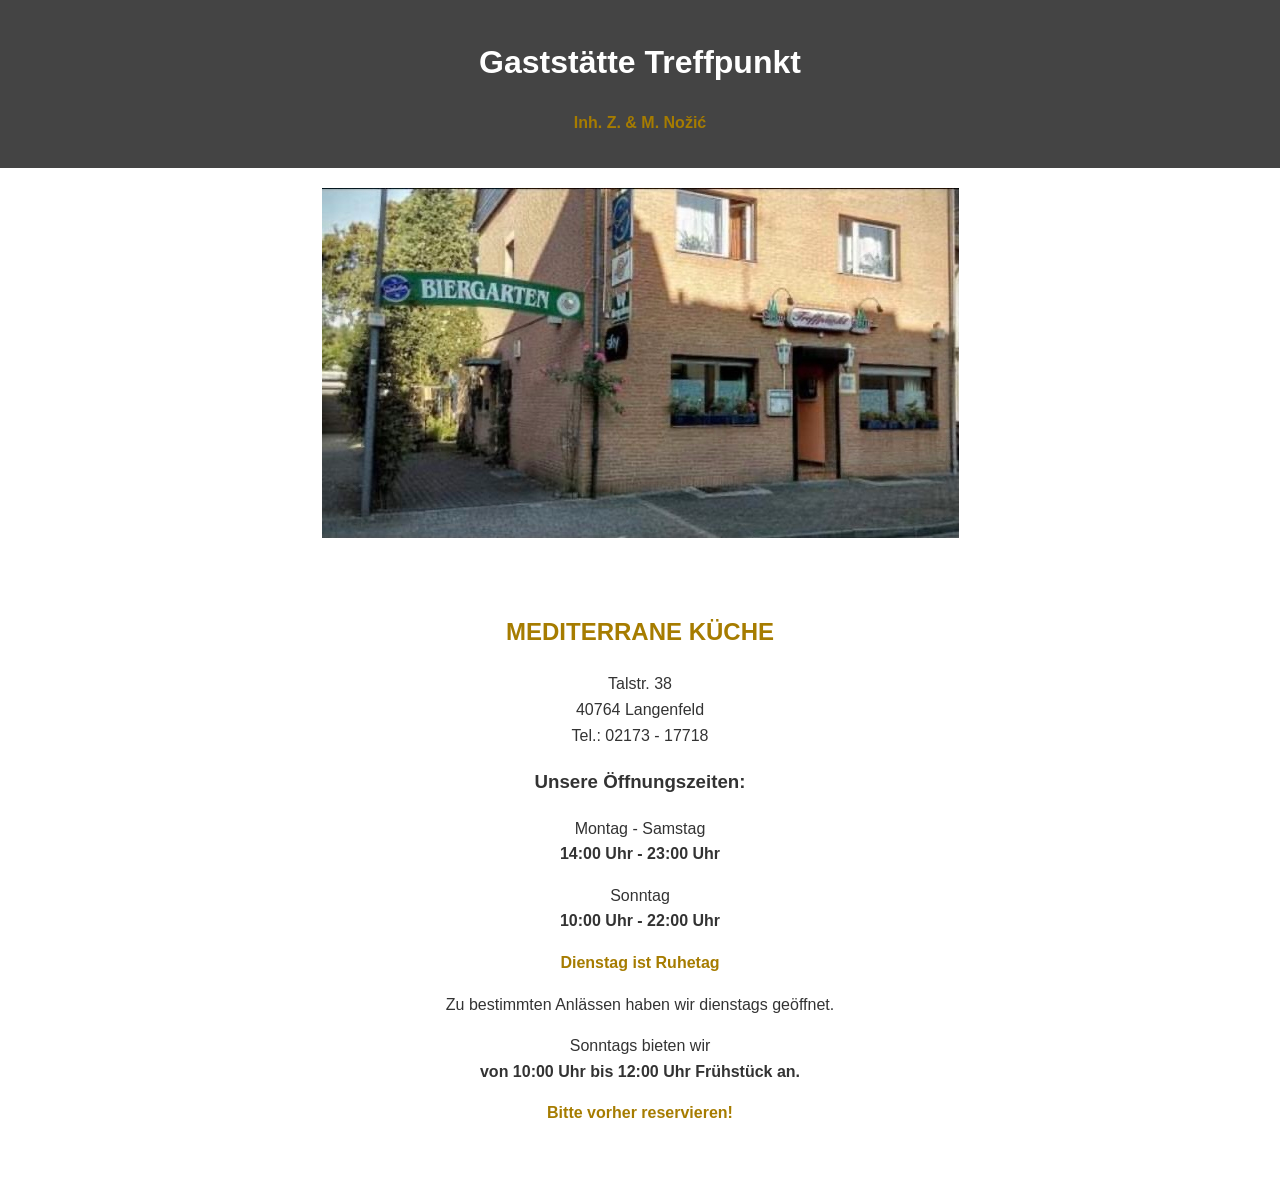
==== index.html @ b8120365 "bild kneipe; titel weiss; pdf" ====
<!DOCTYPE html>
<html lang="de">
<head>
    <meta charset="UTF-8">
    <meta name="viewport" content="width=device-width, initial-scale=1.0">
    <title>Gaststätte Treffpunkt</title>
    <style>
        body {
            font-family: Arial, sans-serif;
            margin: 0;
            padding: 0;
            line-height: 1.6;
            color: #333;
            text-align: center;
        }

        header {
            background-color: #444;
            color: #fff;
            padding: 1rem;
        }

        .header-title {
            color: white;
            font-size: 2rem;
            font-weight: bold;
        }

        .container {
            max-width: 800px;
            margin: 2rem auto;
            padding: 1rem;
        }

        nav {
            background-color: #f4f4f4;
            padding: 1rem;
            margin-bottom: 2rem;
        }

        nav a {
            margin: 0 10px;
            text-decoration: none;
            color: #444;
            font-weight: bold;
        }

        h1, h2 {
            color: #222;
        }

        .highlight {
            color: #a67c00;
            font-weight: bold;
        }

        footer {
            text-align: center;
            padding: 1rem;
            background-color: #444;
            color: #fff;
        }

        .image-container {
            text-align: center;
            margin: 20px 0;
        }

        .image-container img {
            max-width: 100%;
            height: auto;
        }
    </style>
</head>
<body>
    <header>
        <h1 class="header-title">Gaststätte Treffpunkt</h1>
        <p class="highlight">Inh. Z. & M. Nožić</p>
    </header>

    <div class="image-container">
        <img src="bilder/kneipe_aussen.jpg" alt="Außenansicht der Gaststätte Treffpunkt">
    </div>

    <div class="container">
        <h2 class="highlight">MEDITERRANE KÜCHE</h2>
        <p>Talstr. 38<br>40764 Langenfeld<br>Tel.: 02173 - 17718</p>

        <h3>Unsere Öffnungszeiten:</h3>
        <p>Montag - Samstag<br><strong>14:00 Uhr - 23:00 Uhr</strong></p>
        <p>Sonntag<br><strong>10:00 Uhr - 22:00 Uhr</strong></p>
        <p class="highlight">Dienstag ist Ruhetag</p>
        <p>Zu bestimmten Anlässen haben wir dienstags geöffnet.</p>

        <p>Sonntags bieten wir<br><strong>von 10:00 Uhr bis 12:00 Uhr Frühstück an.</strong></p>
        <p class="highlight">Bitte vorher reservieren!</p>
    </div>
</body>
</html>
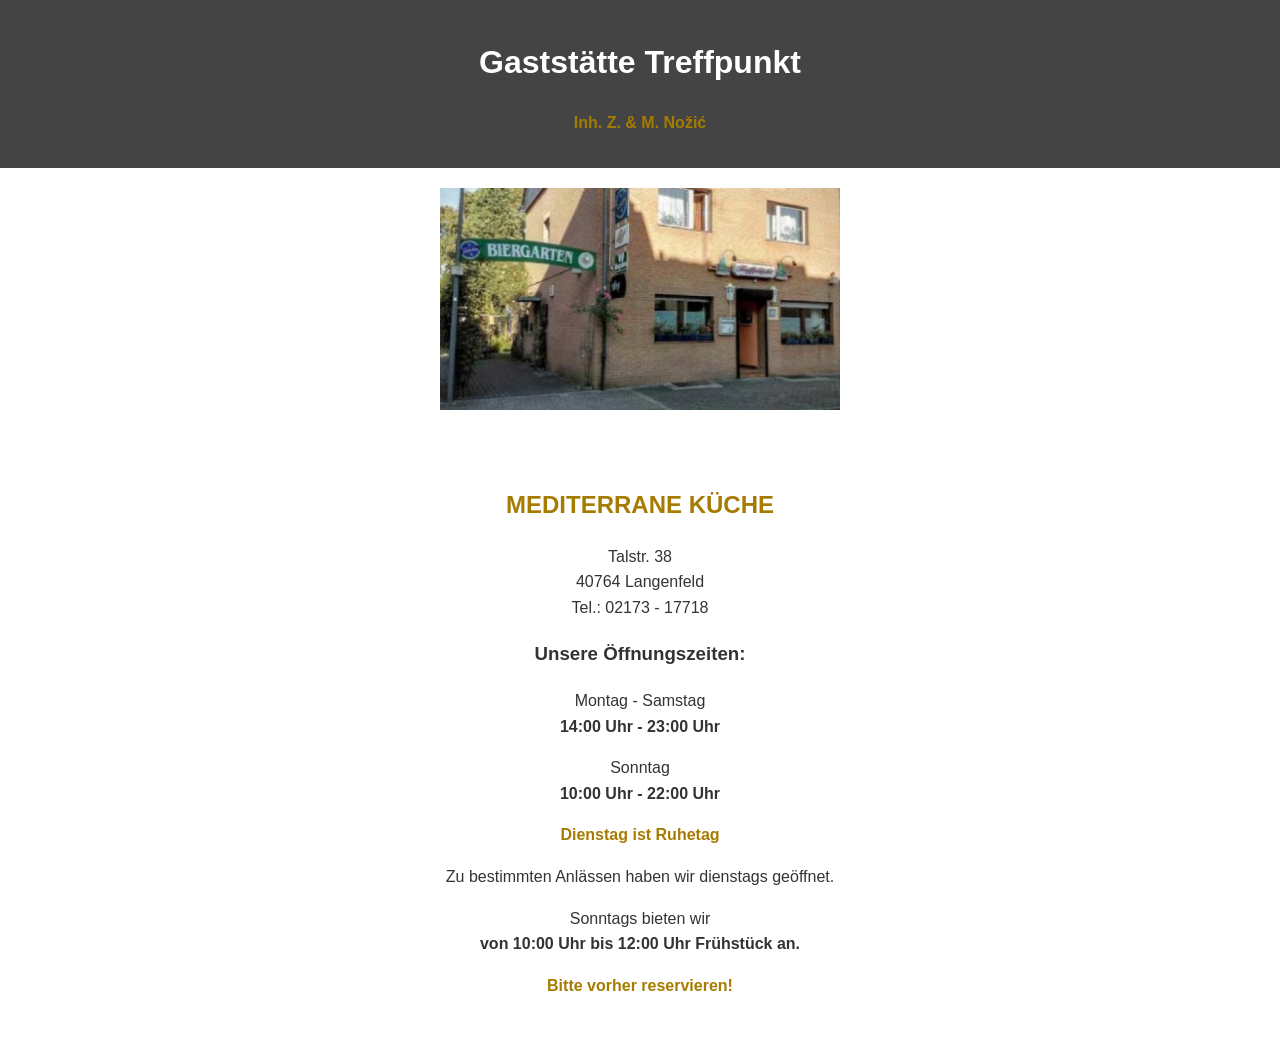
==== commit 95ad801f: "bild kneipe kleiner" ====
--- a/index.html
+++ b/index.html
@@ -3,7 +3,7 @@
 <head>
     <meta charset="UTF-8">
     <meta name="viewport" content="width=device-width, initial-scale=1.0">
-    <title>Gaststätte Treffpunkt</title>
+    <title>Speisekarte - Gaststätte Treffpunkt</title>
     <style>
         body {
             font-family: Arial, sans-serif;
@@ -67,7 +67,7 @@
         }
 
         .image-container img {
-            max-width: 100%;
+            width: 400px;
             height: auto;
         }
     </style>
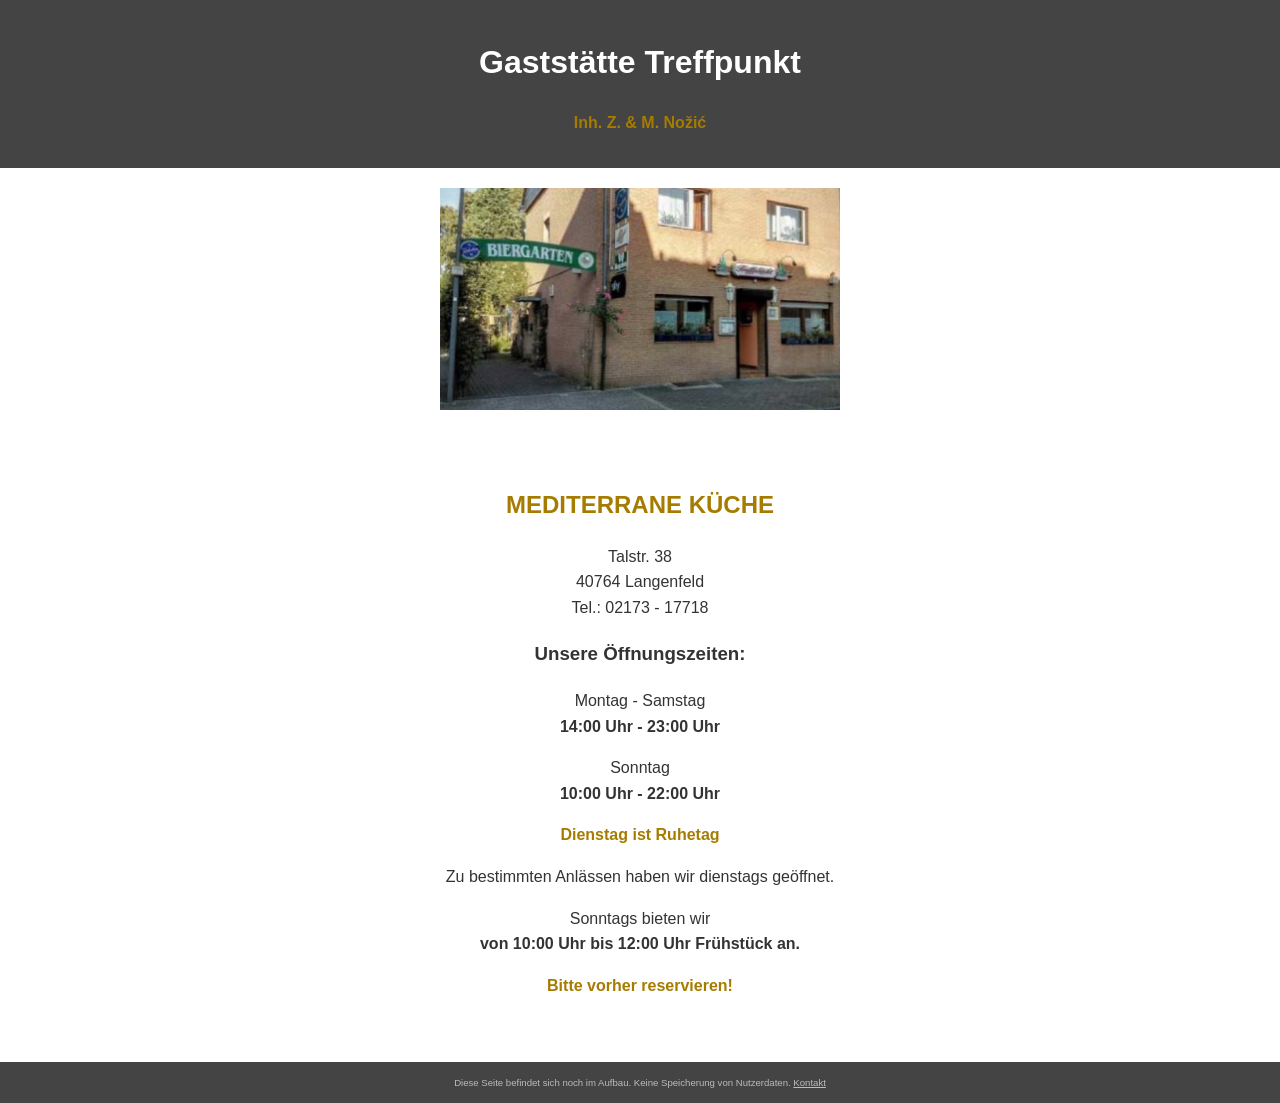
==== commit b112c36a: "footer; css" ====
--- a/index.html
+++ b/index.html
@@ -4,96 +4,29 @@
     <meta charset="UTF-8">
     <meta name="viewport" content="width=device-width, initial-scale=1.0">
     <title>Speisekarte - Gaststätte Treffpunkt</title>
-    <style>
-        body {
-            font-family: Arial, sans-serif;
-            margin: 0;
-            padding: 0;
-            line-height: 1.6;
-            color: #333;
-            text-align: center;
-        }
-
-        header {
-            background-color: #444;
-            color: #fff;
-            padding: 1rem;
-        }
-
-        .header-title {
-            color: white;
-            font-size: 2rem;
-            font-weight: bold;
-        }
-
-        .container {
-            max-width: 800px;
-            margin: 2rem auto;
-            padding: 1rem;
-        }
-
-        nav {
-            background-color: #f4f4f4;
-            padding: 1rem;
-            margin-bottom: 2rem;
-        }
-
-        nav a {
-            margin: 0 10px;
-            text-decoration: none;
-            color: #444;
-            font-weight: bold;
-        }
-
-        h1, h2 {
-            color: #222;
-        }
-
-        .highlight {
-            color: #a67c00;
-            font-weight: bold;
-        }
-
-        footer {
-            text-align: center;
-            padding: 1rem;
-            background-color: #444;
-            color: #fff;
-        }
-
-        .image-container {
-            text-align: center;
-            margin: 20px 0;
-        }
-
-        .image-container img {
-            width: 400px;
-            height: auto;
-        }
-    </style>
+    <link rel="stylesheet" href="styles.css">
 </head>
 <body>
     <header>
         <h1 class="header-title">Gaststätte Treffpunkt</h1>
         <p class="highlight">Inh. Z. & M. Nožić</p>
     </header>
-
     <div class="image-container">
         <img src="bilder/kneipe_aussen.jpg" alt="Außenansicht der Gaststätte Treffpunkt">
     </div>
-
     <div class="container">
         <h2 class="highlight">MEDITERRANE KÜCHE</h2>
         <p>Talstr. 38<br>40764 Langenfeld<br>Tel.: 02173 - 17718</p>
-
         <h3>Unsere Öffnungszeiten:</h3>
         <p>Montag - Samstag<br><strong>14:00 Uhr - 23:00 Uhr</strong></p>
         <p>Sonntag<br><strong>10:00 Uhr - 22:00 Uhr</strong></p>
         <p class="highlight">Dienstag ist Ruhetag</p>
         <p>Zu bestimmten Anlässen haben wir dienstags geöffnet.</p>
-
         <p>Sonntags bieten wir<br><strong>von 10:00 Uhr bis 12:00 Uhr Frühstück an.</strong></p>
         <p class="highlight">Bitte vorher reservieren!</p>
     </div>
+    <footer>
+        <p>Diese Seite befindet sich noch im Aufbau. Keine Speicherung von Nutzerdaten. <a href="mailto:info@treffpunkt-langenfeld.de" style="color: #bbb;">Kontakt</a></p>
+    </footer>
 </body>
-</html>
+</html>
--- a/styles.css
+++ b/styles.css
@@ -0,0 +1,67 @@
+body {
+    font-family: Arial, sans-serif;
+    margin: 0;
+    padding: 0;
+    line-height: 1.6;
+    color: #333;
+    text-align: center;
+}
+
+header {
+    background-color: #444;
+    color: #fff;
+    padding: 1rem;
+}
+
+.header-title {
+    color: white;
+    font-size: 2rem;
+    font-weight: bold;
+}
+
+.container {
+    max-width: 800px;
+    margin: 2rem auto;
+    padding: 1rem;
+}
+
+nav {
+    background-color: #f4f4f4;
+    padding: 1rem;
+    margin-bottom: 2rem;
+}
+
+nav a {
+    margin: 0 10px;
+    text-decoration: none;
+    color: #444;
+    font-weight: bold;
+}
+
+h1, h2 {
+    color: #222;
+}
+
+.highlight {
+    color: #a67c00;
+    font-weight: bold;
+}
+
+footer {
+    text-align: center;
+    padding: 0.3rem;
+    background-color: #444;
+    color: #bbb;
+    font-size: 0.6rem;
+    line-height: 1.2;
+}
+
+.image-container {
+    text-align: center;
+    margin: 20px 0;
+}
+
+.image-container img {
+    width: 400px;
+    height: auto;
+}
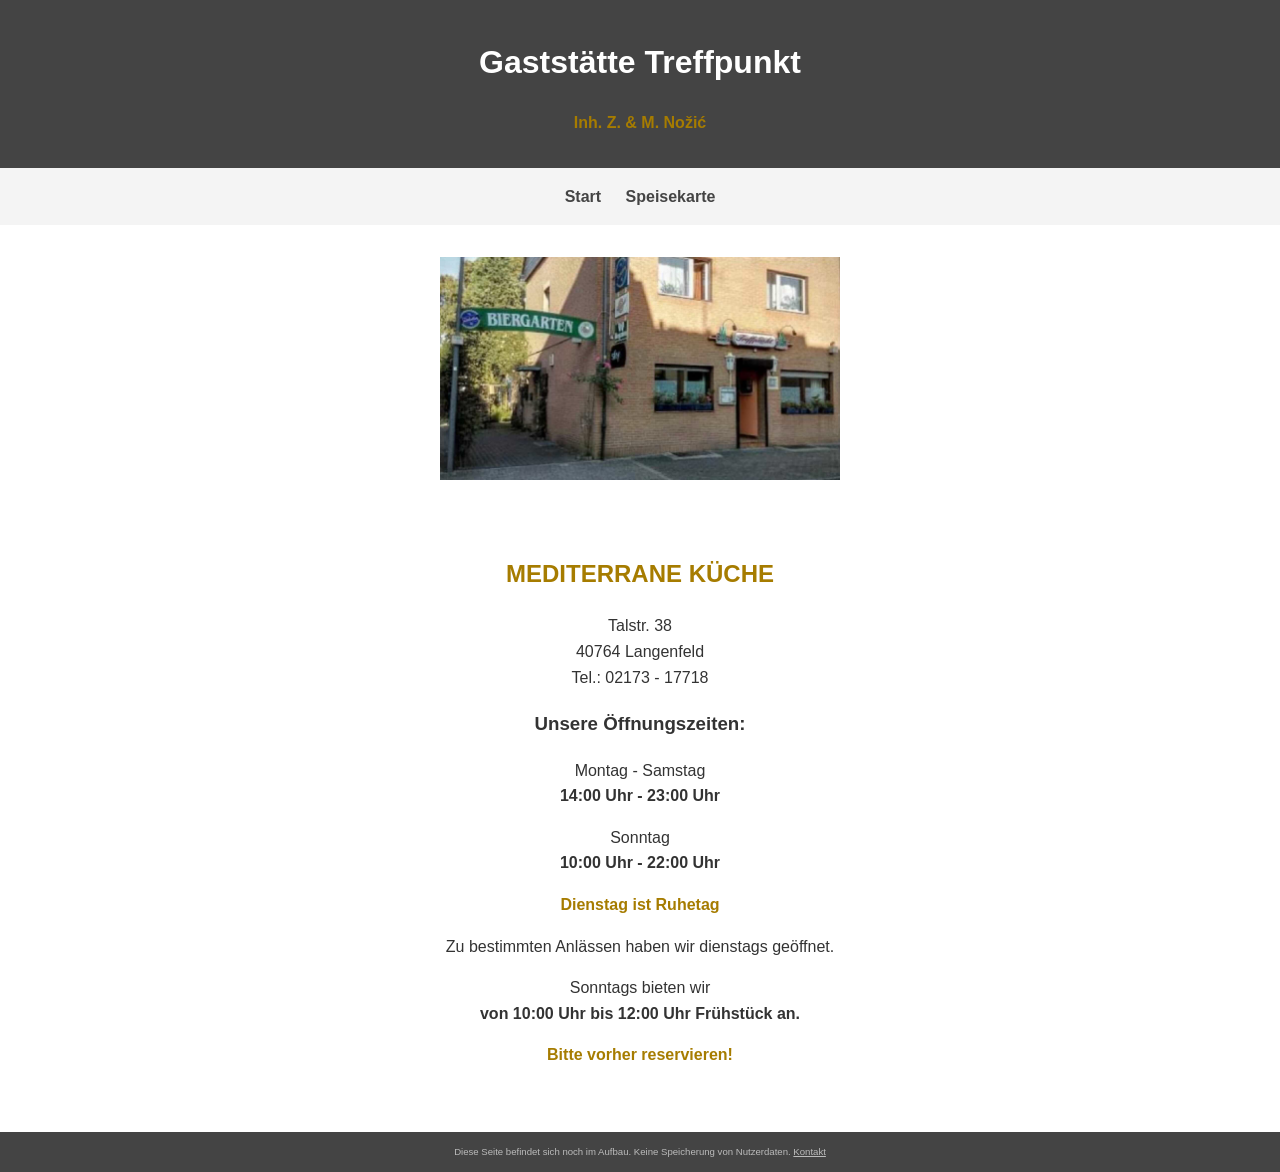
==== commit c3a9afab: "Add Speisekarte subpage with navigation and CLAUDE.md - speisekarte.html embeds the menu PDF with an" ====
--- a/index.html
+++ b/index.html
@@ -3,7 +3,7 @@
 <head>
     <meta charset="UTF-8">
     <meta name="viewport" content="width=device-width, initial-scale=1.0">
-    <title>Speisekarte - Gaststätte Treffpunkt</title>
+    <title>Gaststätte Treffpunkt</title>
     <link rel="stylesheet" href="styles.css">
 </head>
 <body>
@@ -11,6 +11,10 @@
         <h1 class="header-title">Gaststätte Treffpunkt</h1>
         <p class="highlight">Inh. Z. & M. Nožić</p>
     </header>
+    <nav>
+        <a href="index.html">Start</a>
+        <a href="speisekarte.html">Speisekarte</a>
+    </nav>
     <div class="image-container">
         <img src="bilder/kneipe_aussen.jpg" alt="Außenansicht der Gaststätte Treffpunkt">
     </div>
--- a/styles.css
+++ b/styles.css
@@ -64,4 +64,24 @@
 .image-container img {
     width: 400px;
     height: auto;
-}+}
+
+.button {
+    display: inline-block;
+    padding: 0.6rem 1.2rem;
+    background-color: #a67c00;
+    color: #fff;
+    text-decoration: none;
+    font-weight: bold;
+    border-radius: 4px;
+}
+
+.button:hover {
+    background-color: #8a6700;
+}
+
+.pdf-viewer {
+    width: 100%;
+    height: 80vh;
+    border: 1px solid #ddd;
+}
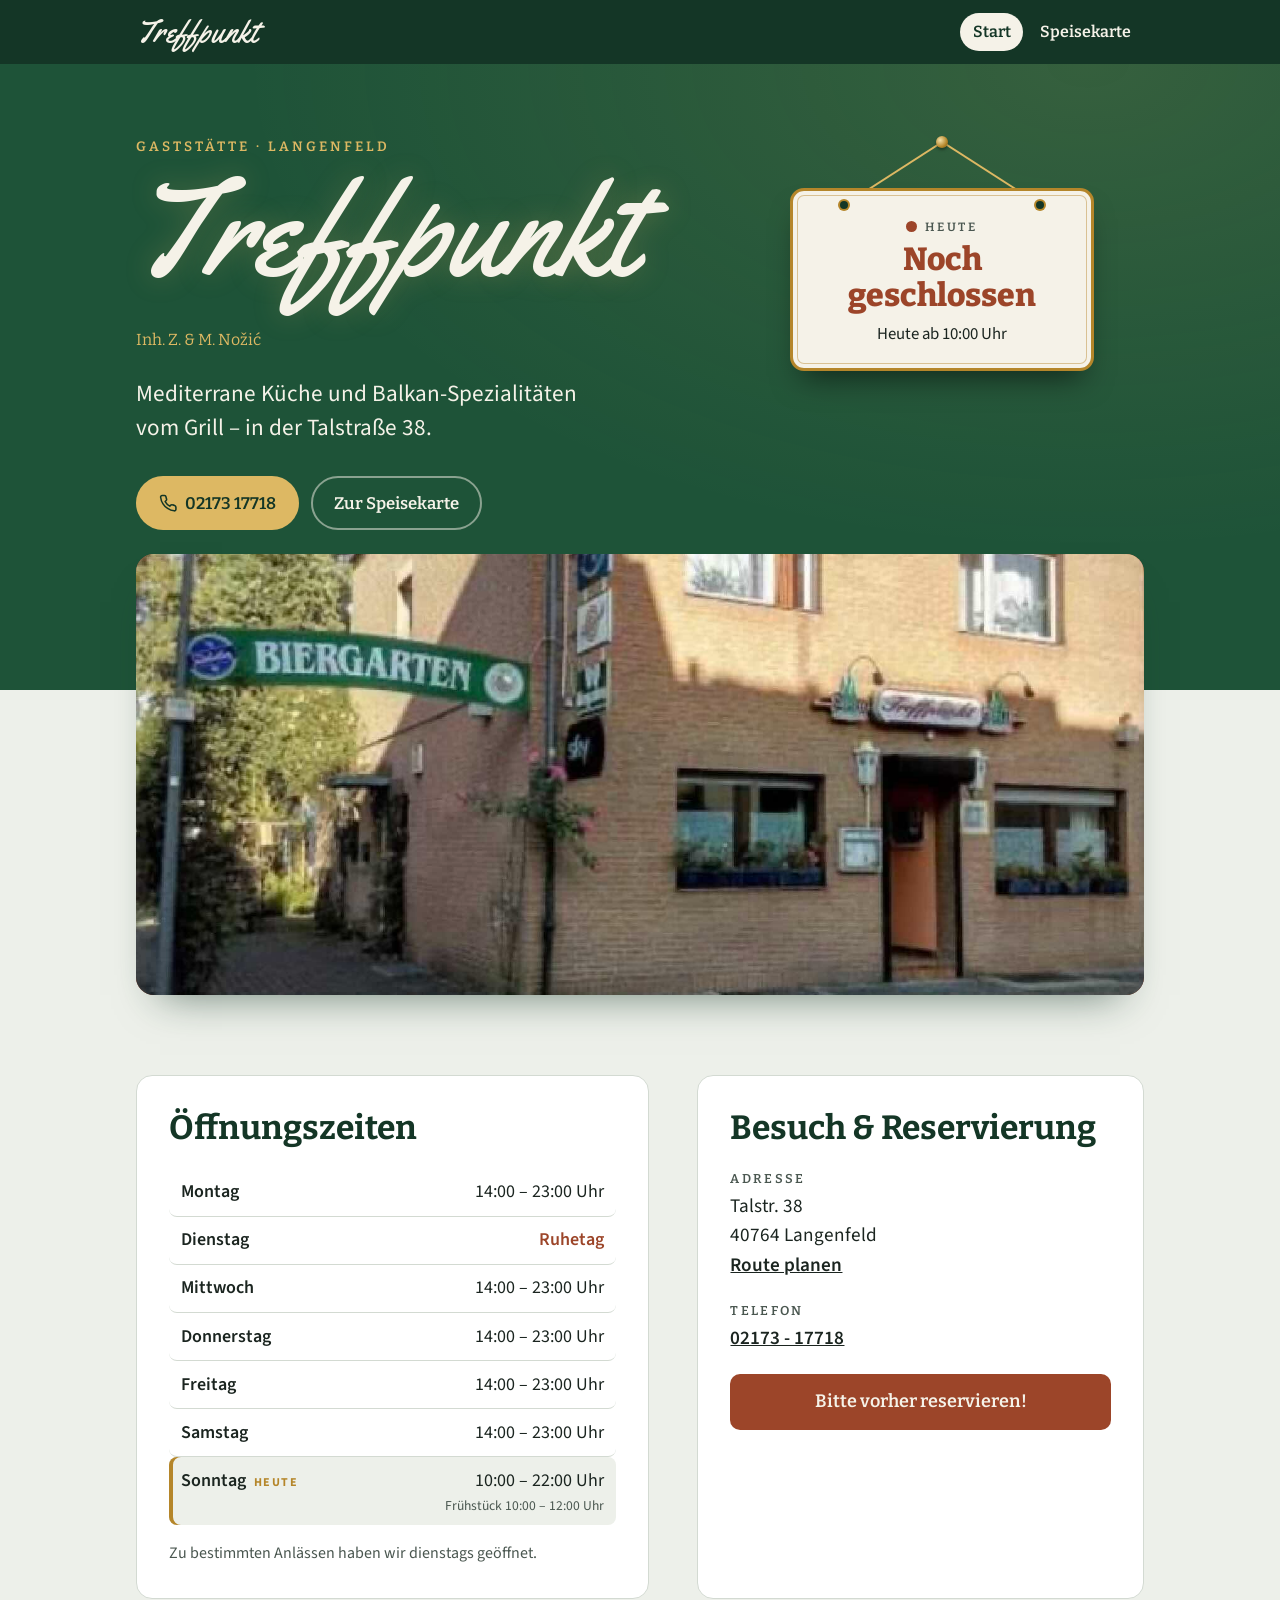
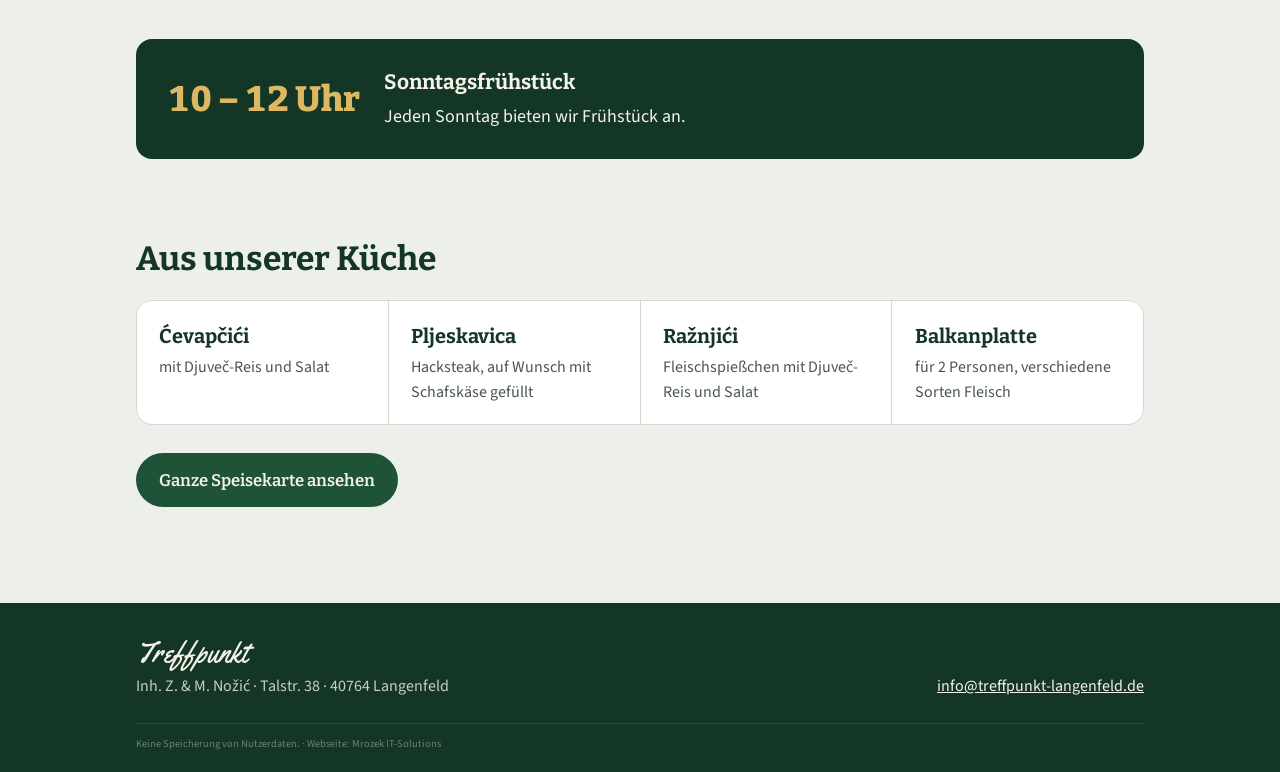
==== commit e2ca7e6f: "Redesign start page and Speisekarte - New look derived from the building: bottle green, brick, menu " ====
--- a/index.html
+++ b/index.html
@@ -3,34 +3,124 @@
 <head>
     <meta charset="UTF-8">
     <meta name="viewport" content="width=device-width, initial-scale=1.0">
-    <title>Gaststätte Treffpunkt</title>
+    <title>Gaststätte Treffpunkt – Langenfeld</title>
+    <meta name="description" content="Gaststätte Treffpunkt in Langenfeld: mediterrane Küche und Balkan-Spezialitäten vom Grill. Talstr. 38, Tel. 02173 17718. Dienstag Ruhetag.">
+    <meta name="theme-color" content="#143626">
+    <link rel="preload" href="fonts/yellowtail-latin.woff2" as="font" type="font/woff2" crossorigin>
     <link rel="stylesheet" href="styles.css">
 </head>
 <body>
-    <header>
-        <h1 class="header-title">Gaststätte Treffpunkt</h1>
-        <p class="highlight">Inh. Z. & M. Nožić</p>
+    <header class="topbar">
+        <div class="wrap">
+            <a class="wordmark-small" href="index.html">Treffpunkt</a>
+            <nav class="mainnav" aria-label="Hauptnavigation">
+                <a href="index.html" aria-current="page">Start</a>
+                <a href="speisekarte.html">Speisekarte</a>
+            </nav>
+        </div>
     </header>
-    <nav>
-        <a href="index.html">Start</a>
-        <a href="speisekarte.html">Speisekarte</a>
-    </nav>
-    <div class="image-container">
-        <img src="bilder/kneipe_aussen.jpg" alt="Außenansicht der Gaststätte Treffpunkt">
-    </div>
-    <div class="container">
-        <h2 class="highlight">MEDITERRANE KÜCHE</h2>
-        <p>Talstr. 38<br>40764 Langenfeld<br>Tel.: 02173 - 17718</p>
-        <h3>Unsere Öffnungszeiten:</h3>
-        <p>Montag - Samstag<br><strong>14:00 Uhr - 23:00 Uhr</strong></p>
-        <p>Sonntag<br><strong>10:00 Uhr - 22:00 Uhr</strong></p>
-        <p class="highlight">Dienstag ist Ruhetag</p>
-        <p>Zu bestimmten Anlässen haben wir dienstags geöffnet.</p>
-        <p>Sonntags bieten wir<br><strong>von 10:00 Uhr bis 12:00 Uhr Frühstück an.</strong></p>
-        <p class="highlight">Bitte vorher reservieren!</p>
-    </div>
-    <footer>
-        <p>Diese Seite befindet sich noch im Aufbau. Keine Speicherung von Nutzerdaten. <a href="mailto:info@treffpunkt-langenfeld.de" style="color: #bbb;">Kontakt</a></p>
+
+    <main>
+        <section class="hero">
+            <div class="wrap">
+                <div>
+                    <p class="eyebrow">Gaststätte · Langenfeld</p>
+                    <h1 class="wordmark">Treffpunkt</h1>
+                    <p class="owners">Inh. Z. &amp; M. Nožić</p>
+                    <p class="lead">Mediterrane Küche und Balkan-Spezialitäten vom Grill – in der Talstraße 38.</p>
+                    <div class="actions">
+                        <a class="btn btn-primary" href="tel:+49217317718">
+                            <svg viewBox="0 0 24 24" fill="none" stroke="currentColor" stroke-width="2" stroke-linecap="round" stroke-linejoin="round" aria-hidden="true"><path d="M22 16.9v3a2 2 0 0 1-2.2 2 19.8 19.8 0 0 1-8.6-3.1 19.5 19.5 0 0 1-6-6A19.8 19.8 0 0 1 2.1 4.2 2 2 0 0 1 4.1 2h3a2 2 0 0 1 2 1.7c.1.9.4 1.8.7 2.7a2 2 0 0 1-.5 2.1L8 9.8a16 16 0 0 0 6 6l1.3-1.3a2 2 0 0 1 2.1-.4c.9.3 1.8.6 2.7.7a2 2 0 0 1 1.7 2z"/></svg>
+                            02173 17718
+                        </a>
+                        <a class="btn btn-ghost" href="speisekarte.html">Zur Speisekarte</a>
+                    </div>
+                </div>
+
+                <div class="doorsign" id="doorsign" aria-live="polite">
+                    <svg class="doorsign-cord" viewBox="0 0 100 60" preserveAspectRatio="none" aria-hidden="true">
+                        <line x1="50" y1="0" x2="2" y2="60" vector-effect="non-scaling-stroke"/>
+                        <line x1="50" y1="0" x2="98" y2="60" vector-effect="non-scaling-stroke"/>
+                    </svg>
+                    <div class="doorsign-board">
+                        <p class="doorsign-label" id="doorsign-label">Öffnungszeiten</p>
+                        <p class="doorsign-status" id="doorsign-status">Willkommen</p>
+                        <p class="doorsign-detail" id="doorsign-detail">Täglich außer dienstags geöffnet</p>
+                    </div>
+                </div>
+            </div>
+        </section>
+
+        <div class="photo">
+            <div class="wrap">
+                <figure>
+                    <img src="bilder/kneipe_aussen.jpg" width="1608" height="894" alt="Die Gaststätte Treffpunkt von außen: Klinkerfassade mit Leuchtschild über der Tür, links das grüne Biergarten-Banner">
+                </figure>
+            </div>
+        </div>
+
+        <section class="section">
+            <div class="wrap grid-2">
+                <div class="card">
+                    <h2 class="section-title">Öffnungszeiten</h2>
+                    <ul class="hours" id="hours">
+                        <li data-day="1"><span class="day">Montag</span><span class="time">14:00 – 23:00 Uhr</span></li>
+                        <li data-day="2" class="rest"><span class="day">Dienstag</span><span class="time">Ruhetag</span></li>
+                        <li data-day="3"><span class="day">Mittwoch</span><span class="time">14:00 – 23:00 Uhr</span></li>
+                        <li data-day="4"><span class="day">Donnerstag</span><span class="time">14:00 – 23:00 Uhr</span></li>
+                        <li data-day="5"><span class="day">Freitag</span><span class="time">14:00 – 23:00 Uhr</span></li>
+                        <li data-day="6"><span class="day">Samstag</span><span class="time">14:00 – 23:00 Uhr</span></li>
+                        <li data-day="0"><span class="day">Sonntag</span><span class="time">10:00 – 22:00 Uhr<small>Frühstück 10:00 – 12:00 Uhr</small></span></li>
+                    </ul>
+                    <p class="note">Zu bestimmten Anlässen haben wir dienstags geöffnet.</p>
+                </div>
+
+                <div class="card visit">
+                    <h2 class="section-title">Besuch &amp; Reservierung</h2>
+                    <dl>
+                        <dt>Adresse</dt>
+                        <dd>Talstr. 38<br>40764 Langenfeld<br><a href="https://www.google.com/maps/search/?api=1&amp;query=Gastst%C3%A4tte+Treffpunkt+Talstr.+38+40764+Langenfeld" target="_blank" rel="noopener">Route planen</a></dd>
+                        <dt>Telefon</dt>
+                        <dd><a href="tel:+49217317718">02173 - 17718</a></dd>
+                    </dl>
+                    <p class="reserve">Bitte vorher reservieren!</p>
+                </div>
+            </div>
+
+            <div class="wrap">
+                <div class="breakfast">
+                    <p class="breakfast-time">10 – 12 Uhr</p>
+                    <h3>Sonntagsfrühstück</h3>
+                    <p>Jeden Sonntag bieten wir Frühstück an.</p>
+                </div>
+            </div>
+        </section>
+
+        <section class="section">
+            <div class="wrap">
+                <h2 class="section-title">Aus unserer Küche</h2>
+                <ul class="dishes">
+                    <li><h3>Ćevapčići</h3><p>mit Djuveč-Reis und Salat</p></li>
+                    <li><h3>Pljeskavica</h3><p>Hacksteak, auf Wunsch mit Schafskäse gefüllt</p></li>
+                    <li><h3>Ražnjići</h3><p>Fleischspießchen mit Djuveč-Reis und Salat</p></li>
+                    <li><h3>Balkanplatte</h3><p>für 2 Personen, verschiedene Sorten Fleisch</p></li>
+                </ul>
+                <a class="btn btn-dark" href="speisekarte.html">Ganze Speisekarte ansehen</a>
+            </div>
+        </section>
+    </main>
+
+    <footer class="site-footer">
+        <div class="wrap">
+            <div>
+                <a class="wordmark-small" href="index.html">Treffpunkt</a>
+                <p>Inh. Z. &amp; M. Nožić · Talstr. 38 · 40764 Langenfeld</p>
+            </div>
+            <p><a href="mailto:info@treffpunkt-langenfeld.de">info@treffpunkt-langenfeld.de</a></p>
+            <p class="credit">Keine Speicherung von Nutzerdaten. · Webseite: <a href="https://mrozek-it-solutions.com" target="_blank" rel="noopener">Mrozek IT-Solutions</a></p>
+        </div>
     </footer>
+
+    <script src="oeffnungszeiten.js"></script>
 </body>
-</html>+</html>
--- a/styles.css
+++ b/styles.css
@@ -1,87 +1,602 @@
+/* Schriften liegen lokal in /fonts – kein Abruf bei Google (DSGVO) */
+@font-face {
+    font-family: "Yellowtail";
+    src: url("fonts/yellowtail-latin.woff2") format("woff2");
+    font-weight: 400;
+    font-display: swap;
+}
+@font-face {
+    font-family: "Bitter";
+    src: url("fonts/bitter-latin.woff2") format("woff2");
+    font-weight: 100 900;
+    font-display: swap;
+    unicode-range: U+0000-00FF, U+0131, U+0152-0153, U+02BB-02BC, U+02C6, U+02DA, U+02DC, U+0304, U+0308, U+0329, U+2000-206F, U+20AC, U+2122, U+2191, U+2193, U+2212, U+2215, U+FEFF, U+FFFD;
+}
+@font-face {
+    font-family: "Bitter";
+    src: url("fonts/bitter-latin-ext.woff2") format("woff2");
+    font-weight: 100 900;
+    font-display: swap;
+    unicode-range: U+0100-02BA, U+02BD-02C5, U+02C7-02CC, U+02CE-02D7, U+02DD-02FF, U+0304, U+0308, U+0329, U+1D00-1DBF, U+1E00-1E9F, U+1EF2-1EFF, U+2020, U+20A0-20AB, U+20AD-20C0, U+2113, U+2C60-2C7F, U+A720-A7FF;
+}
+@font-face {
+    font-family: "Source Sans 3";
+    src: url("fonts/source-sans-3-latin.woff2") format("woff2");
+    font-weight: 200 900;
+    font-display: swap;
+    unicode-range: U+0000-00FF, U+0131, U+0152-0153, U+02BB-02BC, U+02C6, U+02DA, U+02DC, U+0304, U+0308, U+0329, U+2000-206F, U+20AC, U+2122, U+2191, U+2193, U+2212, U+2215, U+FEFF, U+FFFD;
+}
+@font-face {
+    font-family: "Source Sans 3";
+    src: url("fonts/source-sans-3-latin-ext.woff2") format("woff2");
+    font-weight: 200 900;
+    font-display: swap;
+    unicode-range: U+0100-02BA, U+02BD-02C5, U+02C7-02CC, U+02CE-02D7, U+02DD-02FF, U+0304, U+0308, U+0329, U+1D00-1DBF, U+1E00-1E9F, U+1EF2-1EFF, U+2020, U+20A0-20AB, U+20AD-20C0, U+2113, U+2C60-2C7F, U+A720-A7FF;
+}
+
+/* Farben vom Haus: Biergarten-Banner, Klinker, Gold der Speisekarte */
+:root {
+    --green-deep: #143626;
+    --green: #1E5338;
+    --green-soft: #2B6A4A;
+    --brick: #9C4529;
+    --brass: #B5862A;
+    --brass-light: #DDB863;
+    --ivory: #F5F2E8;
+    --paper: #EDF0EA;
+    --card: #FFFFFF;
+    --ink: #1B2520;
+    --ink-soft: #4A5750;
+    --line: #D3DAD2;
+
+    --font-script: "Yellowtail", "Brush Script MT", cursive;
+    --font-head: "Bitter", Georgia, serif;
+    --font-body: "Source Sans 3", "Segoe UI", Arial, sans-serif;
+
+    --wrap: 68rem;
+    --gutter: clamp(1rem, 4vw, 2.5rem);
+}
+
+*, *::before, *::after { box-sizing: border-box; }
+
+html { -webkit-text-size-adjust: 100%; }
+
 body {
-    font-family: Arial, sans-serif;
+    margin: 0;
+    background: var(--paper);
+    color: var(--ink);
+    font-family: var(--font-body);
+    font-size: 1.125rem;
+    line-height: 1.55;
+}
+
+img { max-width: 100%; height: auto; display: block; }
+
+a { color: inherit; }
+
+:focus-visible {
+    outline: 3px solid var(--brass-light);
+    outline-offset: 3px;
+    border-radius: 2px;
+}
+
+.wrap {
+    max-width: var(--wrap);
+    margin: 0 auto;
+    padding: 0 var(--gutter);
+}
+
+/* ---------- Kopfleiste ---------- */
+.topbar {
+    background: var(--green-deep);
+    color: var(--ivory);
+}
+.topbar .wrap {
+    display: flex;
+    align-items: center;
+    justify-content: space-between;
+    gap: 1rem;
+    min-height: 4rem;
+}
+.wordmark-small {
+    font-family: var(--font-script);
+    font-size: 2rem;
+    line-height: 1;
+    text-decoration: none;
+    color: var(--ivory);
+}
+.mainnav {
+    display: flex;
+    gap: 0.25rem;
+}
+.mainnav a {
+    font-family: var(--font-head);
+    font-weight: 600;
+    font-size: 1rem;
+    text-decoration: none;
+    padding: 0.4rem 0.8rem;
+    border-radius: 999px;
+    color: var(--ivory);
+}
+.mainnav a:hover { background: var(--green-soft); }
+.mainnav a[aria-current="page"] {
+    background: var(--ivory);
+    color: var(--green-deep);
+}
+
+/* ---------- Hero (Startseite) ---------- */
+.hero {
+    background:
+        radial-gradient(ellipse at 85% 0%, rgba(221, 184, 99, 0.12), transparent 55%),
+        var(--green);
+    color: var(--ivory);
+    padding: clamp(2.5rem, 6vw, 4.5rem) 0 clamp(7rem, 14vw, 10rem);
+}
+.hero .wrap {
+    display: grid;
+    grid-template-columns: 1.4fr 1fr;
+    gap: 2.5rem;
+    align-items: start;
+}
+.eyebrow {
+    font-family: var(--font-head);
+    font-size: 0.85rem;
+    font-weight: 600;
+    letter-spacing: 0.22em;
+    text-transform: uppercase;
+    color: var(--brass-light);
+    margin: 0 0 0.5rem;
+}
+.wordmark {
+    font-family: var(--font-script);
+    font-weight: 400;
+    font-size: clamp(4.5rem, 13vw, 8.5rem);
+    line-height: 0.95;
+    margin: 0 0 0.25em -0.05em;
+    color: var(--ivory);
+    text-shadow: 0 0 28px rgba(221, 184, 99, 0.25);
+}
+.owners {
+    font-family: var(--font-head);
+    font-size: 1rem;
+    color: var(--brass-light);
+    margin: 0 0 1.5rem;
+}
+.lead {
+    font-size: clamp(1.2rem, 2.4vw, 1.45rem);
+    line-height: 1.45;
+    max-width: 30rem;
+    margin: 0 0 2rem;
+}
+.actions {
+    display: flex;
+    flex-wrap: wrap;
+    gap: 0.75rem;
+}
+
+.btn {
+    display: inline-flex;
+    align-items: center;
+    gap: 0.5rem;
+    font-family: var(--font-head);
+    font-weight: 600;
+    font-size: 1.05rem;
+    text-decoration: none;
+    padding: 0.75rem 1.3rem;
+    border-radius: 999px;
+    border: 2px solid transparent;
+    transition: background-color 0.15s, color 0.15s;
+}
+.btn-primary {
+    background: var(--brass-light);
+    color: var(--green-deep);
+}
+.btn-primary:hover { background: var(--ivory); }
+.btn-ghost {
+    border-color: rgba(245, 242, 232, 0.5);
+    color: var(--ivory);
+}
+.btn-ghost:hover { background: rgba(245, 242, 232, 0.12); }
+.btn-dark {
+    background: var(--green);
+    color: var(--ivory);
+}
+.btn-dark:hover { background: var(--green-deep); }
+.btn svg { width: 1.1em; height: 1.1em; flex: none; }
+
+/* ---------- Türschild ---------- */
+.doorsign {
+    justify-self: center;
+    position: relative;
+    padding-top: 3.25rem;
+    width: min(100%, 19rem);
+}
+/* Nagel und Schnur */
+.doorsign::before {
+    content: "";
+    position: absolute;
+    top: 0;
+    left: 50%;
+    width: 12px;
+    height: 12px;
+    margin-left: -6px;
+    border-radius: 50%;
+    background: radial-gradient(circle at 35% 35%, #F3DFA6, var(--brass) 60%, #6E5112);
+    box-shadow: 0 2px 3px rgba(0, 0, 0, 0.35);
+    z-index: 2;
+}
+.doorsign-cord {
+    position: absolute;
+    top: 6px;
+    left: 18%;
+    width: 64%;
+    height: calc(3.25rem + 8px);
+    pointer-events: none;
+}
+.doorsign-cord line {
+    stroke: var(--brass-light);
+    stroke-width: 2;
+}
+.doorsign-board {
+    position: relative;
+    background: var(--ivory);
+    color: var(--ink);
+    border-radius: 14px;
+    border: 3px solid var(--brass);
+    box-shadow:
+        inset 0 0 0 4px var(--ivory),
+        inset 0 0 0 5px rgba(181, 134, 42, 0.45),
+        0 18px 30px -12px rgba(0, 0, 0, 0.55);
+    padding: 1.4rem 1.25rem 1.3rem;
+    text-align: center;
+    transform-origin: 50% -3.25rem;
+    animation: swing 2.6s cubic-bezier(0.36, 0.07, 0.19, 0.97) 0.3s both;
+}
+/* Ösen links und rechts */
+.doorsign-board::before,
+.doorsign-board::after {
+    content: "";
+    position: absolute;
+    top: 10px;
+    width: 8px;
+    height: 8px;
+    border-radius: 50%;
+    background: var(--green-deep);
+    box-shadow: 0 0 0 2px var(--brass);
+}
+.doorsign-board::before { left: calc(18% - 7px); }
+.doorsign-board::after { right: calc(18% - 7px); }
+
+.doorsign-label {
+    font-family: var(--font-head);
+    font-size: 0.75rem;
+    font-weight: 600;
+    letter-spacing: 0.22em;
+    text-transform: uppercase;
+    color: var(--ink-soft);
+    margin: 0.3rem 0 0.35rem;
+}
+.doorsign-status {
+    font-family: var(--font-head);
+    font-weight: 800;
+    font-size: 2rem;
+    line-height: 1.1;
+    margin: 0;
+}
+.doorsign-label::before {
+    content: "";
+    display: inline-block;
+    width: 0.7rem;
+    height: 0.7rem;
+    margin-right: 0.5rem;
+    border-radius: 50%;
+    background: var(--ink-soft);
+    vertical-align: -0.05rem;
+}
+.doorsign:not([data-state]) .doorsign-label::before { display: none; }
+.doorsign[data-state="open"] .doorsign-status { color: var(--green); }
+.doorsign[data-state="open"] .doorsign-label::before {
+    background: #2E9B5F;
+    box-shadow: 0 0 0 4px rgba(46, 155, 95, 0.2);
+}
+.doorsign[data-state="closed"] .doorsign-status { color: var(--brick); }
+.doorsign[data-state="closed"] .doorsign-label::before { background: var(--brick); }
+.doorsign-detail {
+    margin: 0.5rem 0 0;
+    font-size: 1.05rem;
+    color: var(--ink);
+}
+
+@keyframes swing {
+    0%   { transform: rotate(7deg); }
+    25%  { transform: rotate(-4.5deg); }
+    45%  { transform: rotate(2.5deg); }
+    65%  { transform: rotate(-1.2deg); }
+    82%  { transform: rotate(0.5deg); }
+    100% { transform: rotate(0deg); }
+}
+
+/* ---------- Foto ---------- */
+.photo {
+    margin-top: clamp(-8.5rem, -12vw, -5.5rem);
+}
+.photo figure {
+    margin: 0;
+    border-radius: 18px;
+    overflow: hidden;
+    box-shadow: 0 24px 40px -24px rgba(20, 54, 38, 0.6);
+    background: var(--brick);
+}
+.photo img {
+    width: 100%;
+    aspect-ratio: 16 / 7;
+    object-fit: cover;
+    object-position: 50% 45%;
+}
+
+/* ---------- Inhaltsbereiche ---------- */
+.section {
+    padding: clamp(3rem, 7vw, 5rem) 0 0;
+}
+.section-title {
+    font-family: var(--font-head);
+    font-weight: 700;
+    font-size: clamp(1.6rem, 3.5vw, 2.1rem);
+    line-height: 1.2;
+    margin: 0 0 1.25rem;
+    color: var(--green-deep);
+}
+.grid-2 {
+    display: grid;
+    grid-template-columns: 1.15fr 1fr;
+    gap: clamp(1.5rem, 4vw, 3rem);
+}
+.card {
+    background: var(--card);
+    border-radius: 16px;
+    padding: clamp(1.25rem, 3vw, 2rem);
+    border: 1px solid var(--line);
+}
+
+/* Öffnungszeiten */
+.hours {
+    list-style: none;
     margin: 0;
     padding: 0;
-    line-height: 1.6;
-    color: #333;
+}
+.hours li {
+    display: flex;
+    justify-content: space-between;
+    align-items: baseline;
+    gap: 1rem;
+    padding: 0.6rem 0.75rem;
+    border-bottom: 1px solid var(--line);
+    border-radius: 8px;
+}
+.hours li:last-child { border-bottom: 0; }
+.hours .day { font-weight: 600; }
+.hours .time {
+    font-variant-numeric: tabular-nums;
+    text-align: right;
+}
+.hours .time small {
+    display: block;
+    font-size: 0.85rem;
+    color: var(--ink-soft);
+}
+.hours .rest .time {
+    color: var(--brick);
+    font-weight: 600;
+}
+.hours .today {
+    background: var(--paper);
+    border-bottom-color: transparent;
+    box-shadow: inset 4px 0 0 var(--brass);
+}
+.hours .today .day::after {
+    content: "heute";
+    margin-left: 0.5rem;
+    font-size: 0.75rem;
+    font-weight: 700;
+    letter-spacing: 0.12em;
+    text-transform: uppercase;
+    color: var(--brass);
+}
+.note {
+    margin: 1rem 0 0;
+    font-size: 1rem;
+    color: var(--ink-soft);
+}
+
+/* Besuch */
+.visit dl { margin: 0; }
+.visit dt {
+    font-family: var(--font-head);
+    font-size: 0.8rem;
+    font-weight: 600;
+    letter-spacing: 0.18em;
+    text-transform: uppercase;
+    color: var(--ink-soft);
+}
+.visit dd {
+    margin: 0.2rem 0 1.25rem;
+    font-size: 1.2rem;
+}
+.visit dd a { font-weight: 600; }
+.reserve {
+    display: block;
+    margin-top: 0.5rem;
+    padding: 0.9rem 1rem;
+    border-radius: 10px;
+    background: var(--brick);
+    color: var(--ivory);
+    font-family: var(--font-head);
+    font-weight: 600;
     text-align: center;
 }
 
-header {
-    background-color: #444;
-    color: #fff;
-    padding: 1rem;
-}
-
-.header-title {
-    color: white;
-    font-size: 2rem;
-    font-weight: bold;
-}
-
-.container {
-    max-width: 800px;
-    margin: 2rem auto;
-    padding: 1rem;
-}
-
-nav {
-    background-color: #f4f4f4;
-    padding: 1rem;
-    margin-bottom: 2rem;
-}
-
-nav a {
-    margin: 0 10px;
+.breakfast {
+    margin-top: clamp(1.5rem, 4vw, 2.5rem);
+    display: grid;
+    grid-template-columns: auto 1fr;
+    gap: 0.25rem 1.5rem;
+    align-items: center;
+    background: var(--green-deep);
+    color: var(--ivory);
+    border-radius: 16px;
+    padding: clamp(1.25rem, 3vw, 1.75rem) clamp(1.25rem, 3vw, 2rem);
+}
+.breakfast-time {
+    grid-row: span 2;
+    font-family: var(--font-head);
+    font-weight: 800;
+    font-size: clamp(1.6rem, 4vw, 2.2rem);
+    color: var(--brass-light);
+    font-variant-numeric: tabular-nums;
+    line-height: 1.1;
+}
+.breakfast h3 {
+    font-family: var(--font-head);
+    margin: 0;
+    font-size: 1.3rem;
+}
+.breakfast p { margin: 0; }
+
+/* Aus der Küche */
+.dishes {
+    list-style: none;
+    margin: 0 0 1.75rem;
+    padding: 0;
+    display: grid;
+    grid-template-columns: repeat(auto-fit, minmax(14rem, 1fr));
+    gap: 1px;
+    background: var(--line);
+    border: 1px solid var(--line);
+    border-radius: 16px;
+    overflow: hidden;
+}
+.dishes li {
+    background: var(--card);
+    padding: 1.25rem 1.4rem;
+}
+.dishes h3 {
+    font-family: var(--font-head);
+    font-size: 1.25rem;
+    margin: 0 0 0.2rem;
+    color: var(--green-deep);
+}
+.dishes p {
+    margin: 0;
+    color: var(--ink-soft);
+    font-size: 1rem;
+}
+
+/* ---------- Speisekarte ---------- */
+.page-head {
+    background: var(--green);
+    color: var(--ivory);
+    padding: clamp(2rem, 5vw, 3.25rem) 0;
+}
+.page-head h1 {
+    font-family: var(--font-head);
+    font-weight: 800;
+    font-size: clamp(2.2rem, 6vw, 3.4rem);
+    line-height: 1.1;
+    margin: 0 0 0.75rem;
+}
+.page-head p {
+    margin: 0 0 1.5rem;
+    max-width: 36rem;
+}
+.toc {
+    display: flex;
+    flex-wrap: wrap;
+    gap: 0.5rem;
+    list-style: none;
+    margin: 0;
+    padding: 0;
+}
+.toc a {
+    display: inline-block;
+    padding: 0.4rem 0.9rem;
+    border-radius: 999px;
+    background: var(--card);
+    border: 1px solid var(--line);
+    font-weight: 600;
+    font-size: 1rem;
     text-decoration: none;
-    color: #444;
-    font-weight: bold;
-}
-
-h1, h2 {
-    color: #222;
-}
-
-.highlight {
-    color: #a67c00;
-    font-weight: bold;
-}
-
-footer {
+    color: var(--green-deep);
+}
+.toc a:hover { border-color: var(--brass); }
+.menu-pages {
+    list-style: none;
+    margin: 1.5rem auto 0;
+    padding: 0;
+    max-width: 46rem;
+    display: grid;
+    gap: 1.5rem;
+}
+.menu-pages li { scroll-margin-top: 1rem; }
+.menu-pages img {
+    width: 100%;
+    border-radius: 6px;
+    box-shadow: 0 16px 32px -20px rgba(20, 54, 38, 0.55);
+    background: var(--card);
+}
+.menu-end {
     text-align: center;
-    padding: 0.3rem;
-    background-color: #444;
-    color: #bbb;
-    font-size: 0.6rem;
-    line-height: 1.2;
-}
-
-.image-container {
-    text-align: center;
-    margin: 20px 0;
-}
-
-.image-container img {
-    width: 400px;
-    height: auto;
-}
-
-.button {
-    display: inline-block;
-    padding: 0.6rem 1.2rem;
-    background-color: #a67c00;
-    color: #fff;
+    margin: 2rem 0 0;
+    color: var(--ink-soft);
+    font-size: 1rem;
+}
+
+/* ---------- Fußzeile ---------- */
+.site-footer {
+    margin-top: clamp(3.5rem, 8vw, 6rem);
+    background: var(--green-deep);
+    color: rgba(245, 242, 232, 0.8);
+    padding: 2.25rem 0 1.25rem;
+    font-size: 1rem;
+}
+.site-footer .wrap {
+    display: flex;
+    flex-wrap: wrap;
+    justify-content: space-between;
+    align-items: flex-end;
+    gap: 1.25rem 2rem;
+}
+.site-footer .wordmark-small { font-size: 1.8rem; }
+.site-footer p { margin: 0.25rem 0 0; }
+.site-footer a { color: var(--ivory); }
+.credit {
+    flex-basis: 100%;
+    margin-top: 0.75rem;
+    padding-top: 0.75rem;
+    border-top: 1px solid rgba(245, 242, 232, 0.12);
+    font-size: 0.65rem;
+    color: rgba(245, 242, 232, 0.4);
+}
+.site-footer .credit a {
+    color: inherit;
     text-decoration: none;
-    font-weight: bold;
-    border-radius: 4px;
-}
-
-.button:hover {
-    background-color: #8a6700;
-}
-
-.pdf-viewer {
-    width: 100%;
-    height: 80vh;
-    border: 1px solid #ddd;
-}
+}
+.site-footer .credit a:hover { text-decoration: underline; }
+
+/* ---------- Mobil ---------- */
+@media (max-width: 760px) {
+    .hero .wrap,
+    .grid-2 { grid-template-columns: 1fr; }
+    .hero { padding-bottom: 6rem; }
+    .doorsign { margin-top: 0.5rem; }
+    .photo { margin-top: -4.5rem; }
+    .photo img { aspect-ratio: 4 / 3; object-position: 58% 50%; }
+    .breakfast { grid-template-columns: 1fr; }
+    .breakfast-time { grid-row: auto; }
+    .wordmark-small { font-size: 1.7rem; }
+    .mainnav a { padding: 0.4rem 0.65rem; }
+}
+
+@media (prefers-reduced-motion: reduce) {
+    .doorsign-board { animation: none; }
+    .btn { transition: none; }
+}
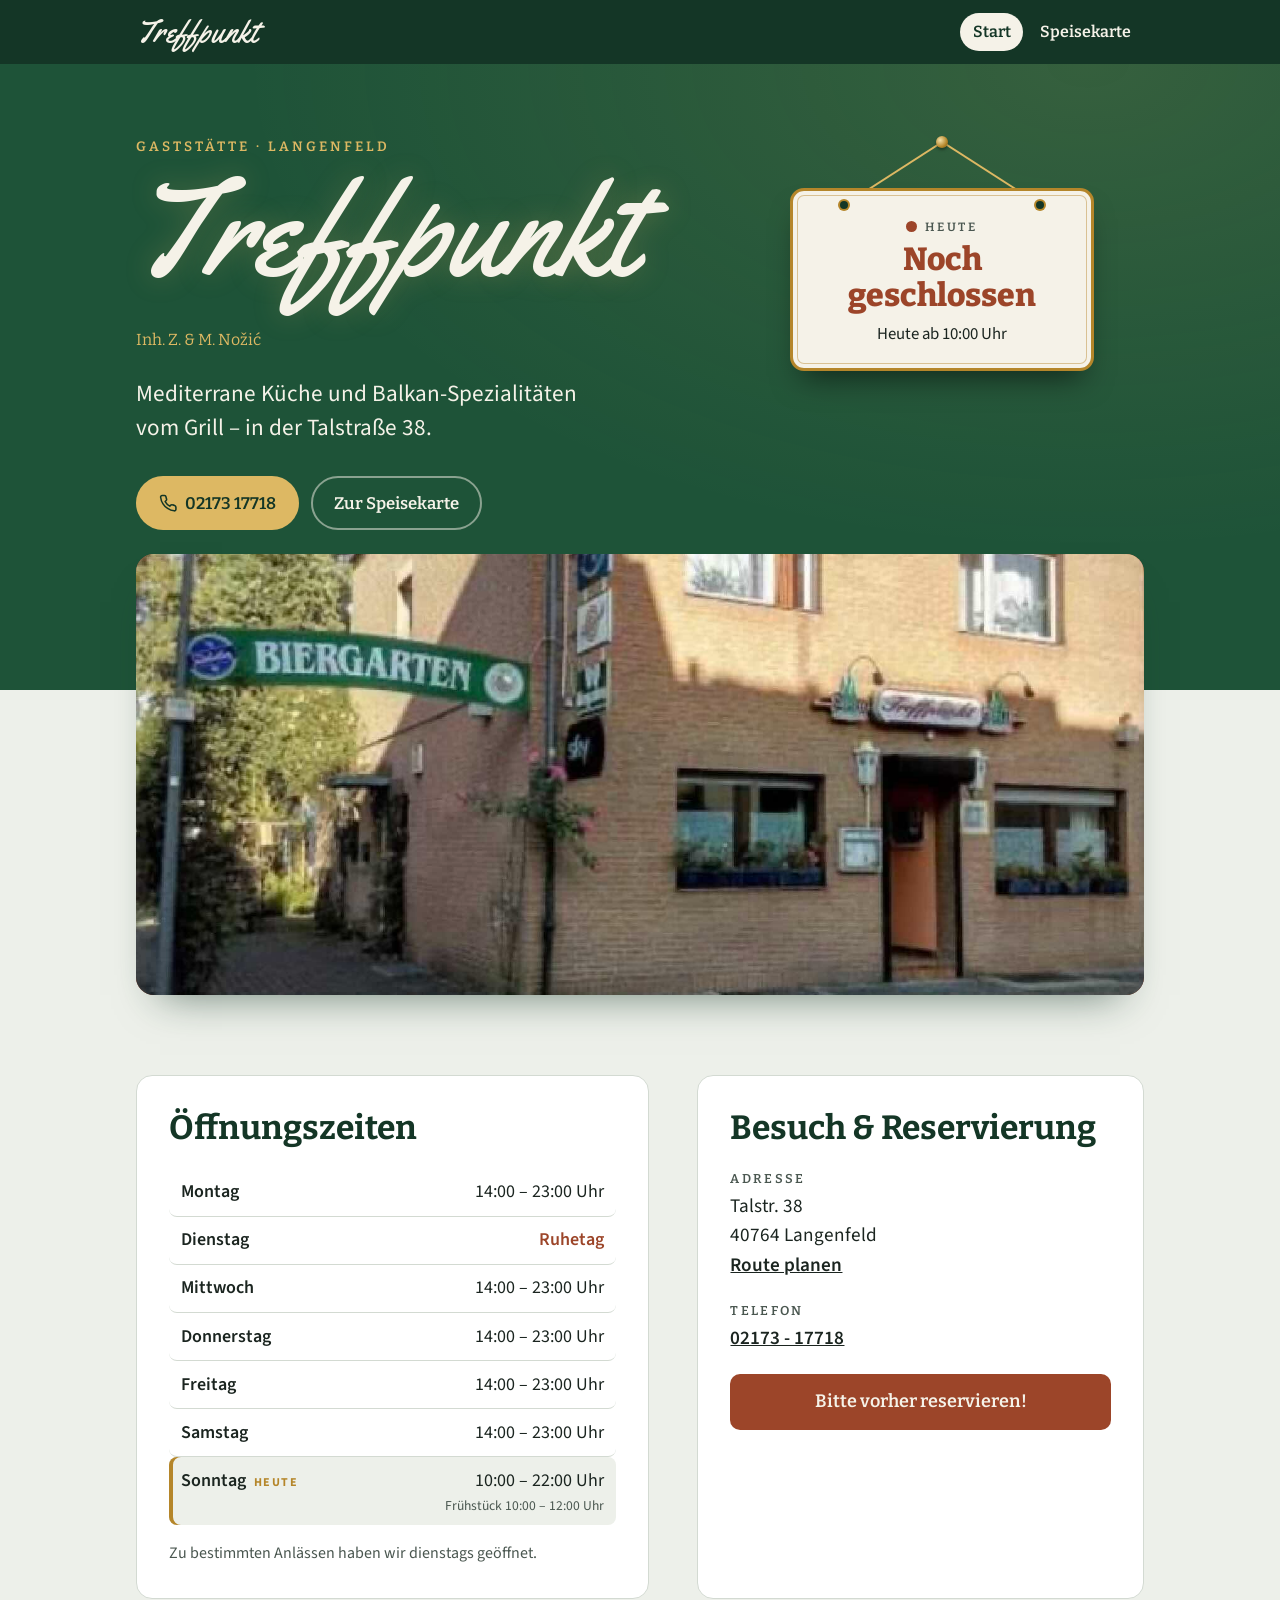
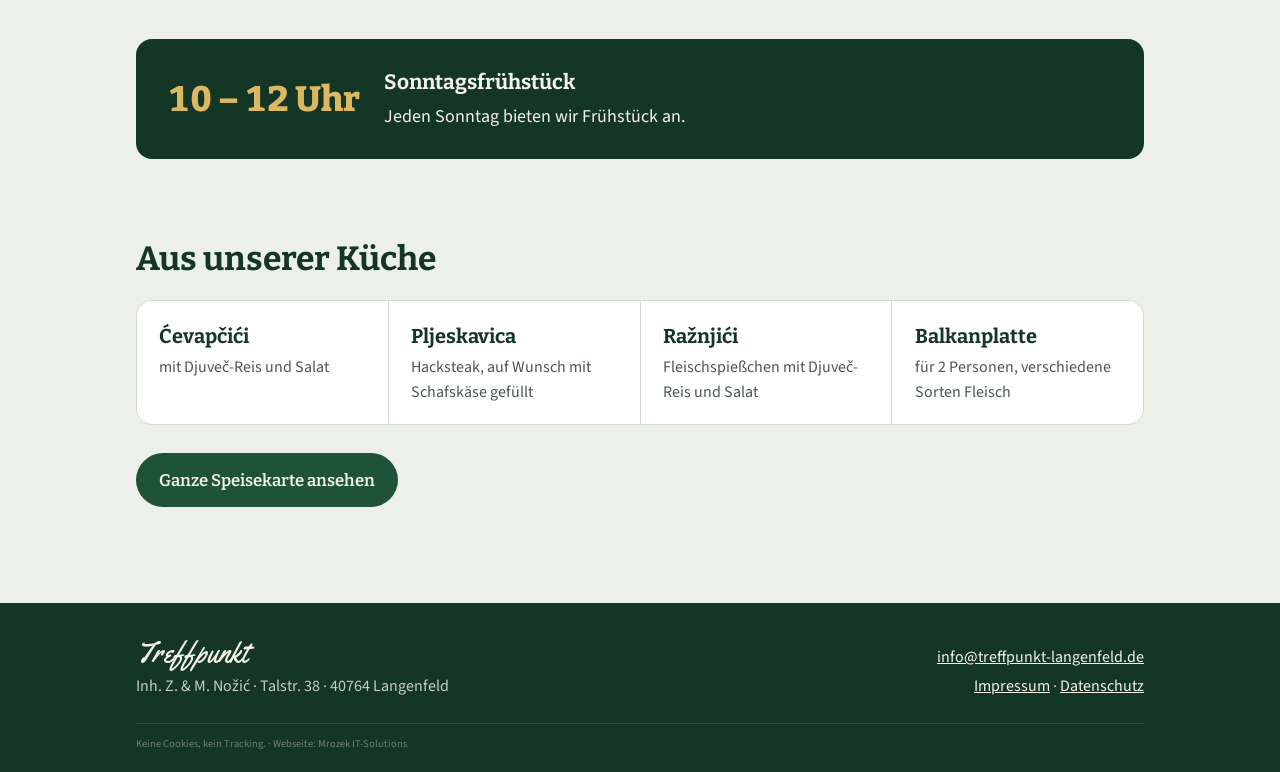
==== commit 137e1e10: "Add Impressum, Datenschutzerklärung and security headers - impressum.html (§ 5 DDG) and datenschutz." ====
--- a/index.html
+++ b/index.html
@@ -79,7 +79,7 @@
                     <h2 class="section-title">Besuch &amp; Reservierung</h2>
                     <dl>
                         <dt>Adresse</dt>
-                        <dd>Talstr. 38<br>40764 Langenfeld<br><a href="https://www.google.com/maps/search/?api=1&amp;query=Gastst%C3%A4tte+Treffpunkt+Talstr.+38+40764+Langenfeld" target="_blank" rel="noopener">Route planen</a></dd>
+                        <dd>Talstr. 38<br>40764 Langenfeld<br><a href="https://www.google.com/maps/search/?api=1&amp;query=Gastst%C3%A4tte+Treffpunkt+Talstr.+38+40764+Langenfeld" target="_blank" rel="noopener noreferrer">Route planen</a></dd>
                         <dt>Telefon</dt>
                         <dd><a href="tel:+49217317718">02173 - 17718</a></dd>
                     </dl>
@@ -116,8 +116,11 @@
                 <a class="wordmark-small" href="index.html">Treffpunkt</a>
                 <p>Inh. Z. &amp; M. Nožić · Talstr. 38 · 40764 Langenfeld</p>
             </div>
-            <p><a href="mailto:info@treffpunkt-langenfeld.de">info@treffpunkt-langenfeld.de</a></p>
-            <p class="credit">Keine Speicherung von Nutzerdaten. · Webseite: <a href="https://mrozek-it-solutions.com" target="_blank" rel="noopener">Mrozek IT-Solutions</a></p>
+            <div class="footer-links">
+                <p><a href="mailto:info@treffpunkt-langenfeld.de">info@treffpunkt-langenfeld.de</a></p>
+                <p><a href="impressum.html">Impressum</a> · <a href="datenschutz.html">Datenschutz</a></p>
+            </div>
+            <p class="credit">Keine Cookies, kein Tracking. · Webseite: <a href="https://mrozek-it-solutions.com" target="_blank" rel="noopener noreferrer">Mrozek IT-Solutions</a></p>
         </div>
     </footer>
 
--- a/styles.css
+++ b/styles.css
@@ -600,3 +600,40 @@
     .doorsign-board { animation: none; }
     .btn { transition: none; }
 }
+
+/* ---------- Rechtstexte ---------- */
+.legal {
+    max-width: 46rem;
+}
+.legal h2 {
+    font-family: var(--font-head);
+    font-size: 1.3rem;
+    color: var(--green-deep);
+    margin: 2.25rem 0 0.5rem;
+}
+.legal h2:first-child { margin-top: 0; }
+.legal h3 {
+    font-family: var(--font-head);
+    font-size: 1.1rem;
+    margin: 1.5rem 0 0.4rem;
+}
+.legal p, .legal ul { margin: 0 0 0.9rem; }
+.legal ul { padding-left: 1.25rem; }
+.legal a { overflow-wrap: anywhere; }
+.legal-date { color: var(--ink-soft); }
+/* Platzhalter: fallen absichtlich auf, bis sie ersetzt sind */
+.placeholder {
+    background: #FFE45C;
+    color: #3A2E00;
+    padding: 0.05em 0.3em;
+    border-radius: 3px;
+    font-weight: 600;
+    box-decoration-break: clone;
+    -webkit-box-decoration-break: clone;
+}
+
+.footer-links { text-align: right; }
+.site-footer a[aria-current="page"] { text-decoration: none; }
+@media (max-width: 760px) {
+    .footer-links { text-align: left; }
+}
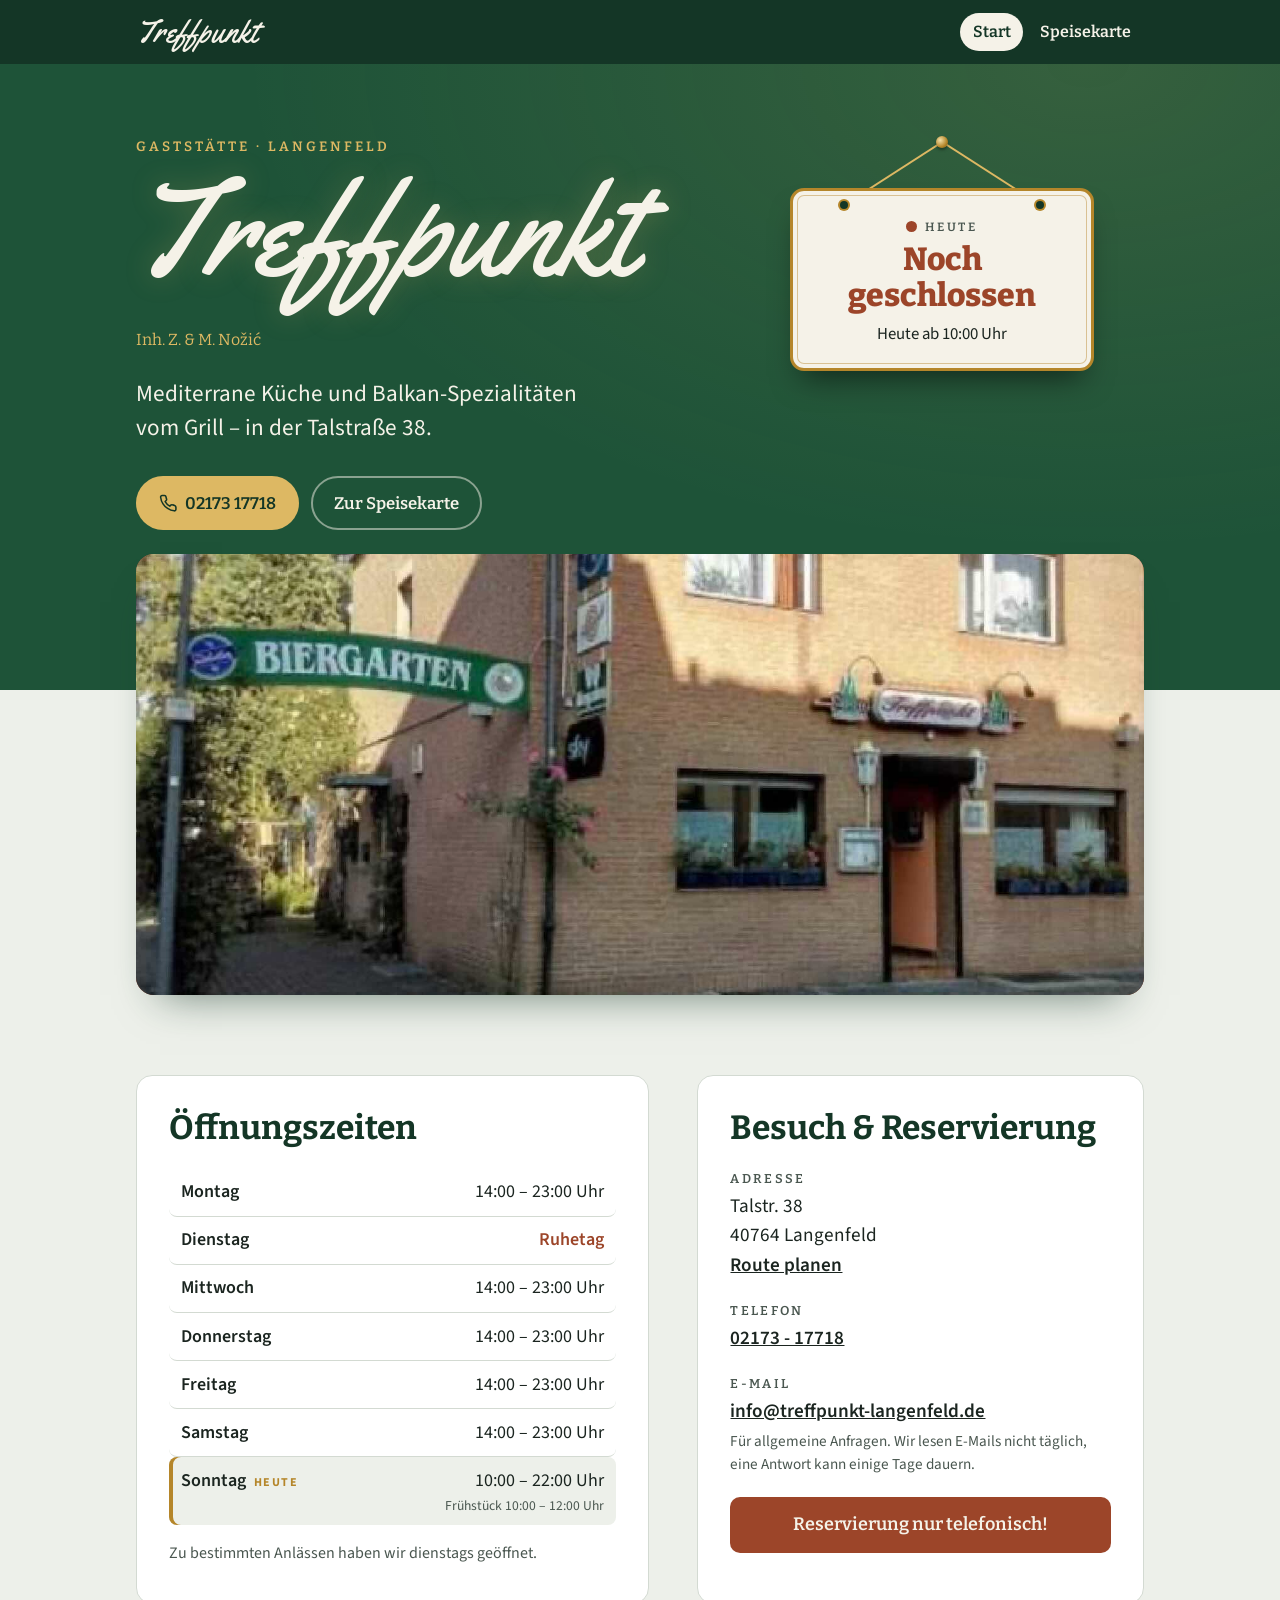
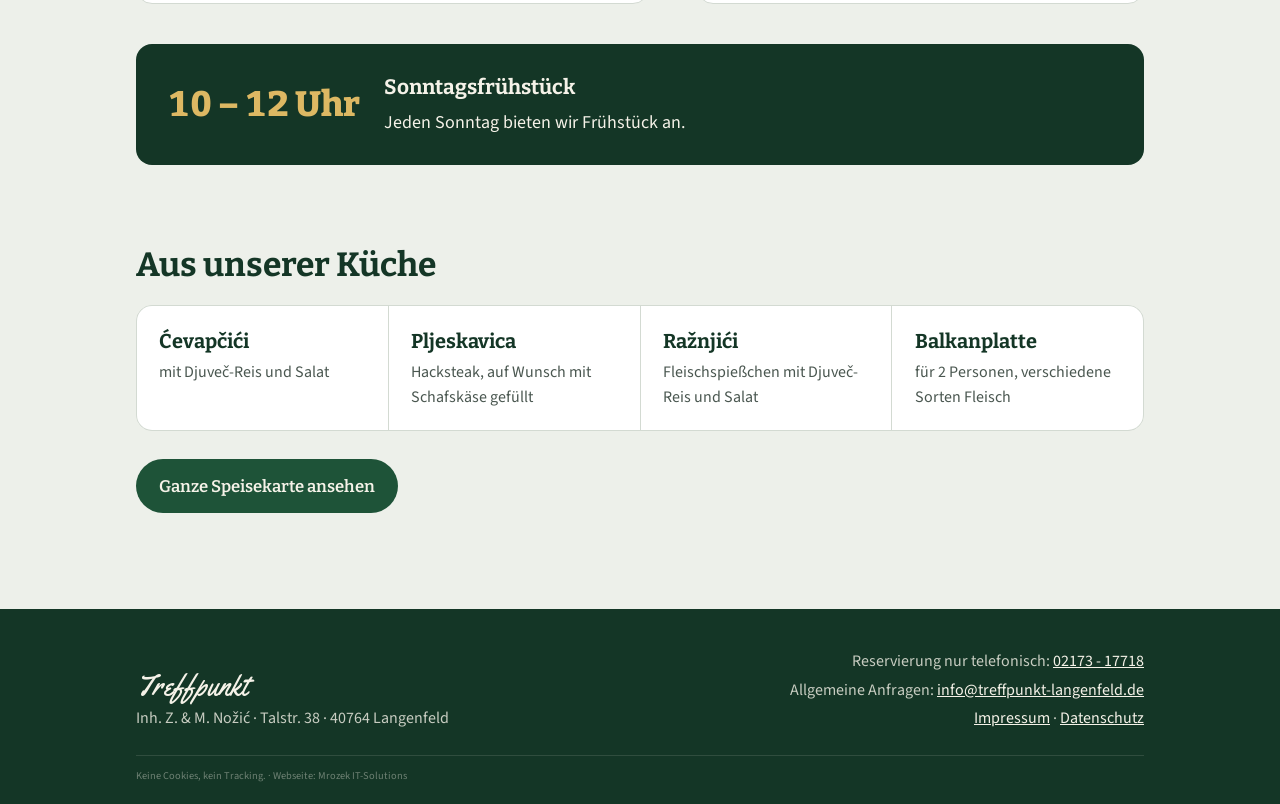
==== commit acd5b4c4: "Clarify contact: reservations by phone only, email for general inquiries - Start page visit card lis" ====
--- a/index.html
+++ b/index.html
@@ -82,8 +82,10 @@
                         <dd>Talstr. 38<br>40764 Langenfeld<br><a href="https://www.google.com/maps/search/?api=1&amp;query=Gastst%C3%A4tte+Treffpunkt+Talstr.+38+40764+Langenfeld" target="_blank" rel="noopener noreferrer">Route planen</a></dd>
                         <dt>Telefon</dt>
                         <dd><a href="tel:+49217317718">02173 - 17718</a></dd>
+                        <dt>E-Mail</dt>
+                        <dd><a href="mailto:info@treffpunkt-langenfeld.de">info@treffpunkt-langenfeld.de</a><span class="dd-note">Für allgemeine Anfragen. Wir lesen E-Mails nicht täglich, eine Antwort kann einige Tage dauern.</span></dd>
                     </dl>
-                    <p class="reserve">Bitte vorher reservieren!</p>
+                    <p class="reserve">Reservierung nur telefonisch!</p>
                 </div>
             </div>
 
@@ -117,7 +119,8 @@
                 <p>Inh. Z. &amp; M. Nožić · Talstr. 38 · 40764 Langenfeld</p>
             </div>
             <div class="footer-links">
-                <p><a href="mailto:info@treffpunkt-langenfeld.de">info@treffpunkt-langenfeld.de</a></p>
+                <p>Reservierung nur telefonisch: <a href="tel:+49217317718">02173 - 17718</a></p>
+                <p>Allgemeine Anfragen: <a href="mailto:info@treffpunkt-langenfeld.de">info@treffpunkt-langenfeld.de</a></p>
                 <p><a href="impressum.html">Impressum</a> · <a href="datenschutz.html">Datenschutz</a></p>
             </div>
             <p class="credit">Keine Cookies, kein Tracking. · Webseite: <a href="https://mrozek-it-solutions.com" target="_blank" rel="noopener noreferrer">Mrozek IT-Solutions</a></p>
--- a/styles.css
+++ b/styles.css
@@ -637,3 +637,11 @@
 @media (max-width: 760px) {
     .footer-links { text-align: left; }
 }
+
+.visit dd a { overflow-wrap: anywhere; }
+.dd-note {
+    display: block;
+    margin-top: 0.2rem;
+    font-size: 0.95rem;
+    color: var(--ink-soft);
+}
